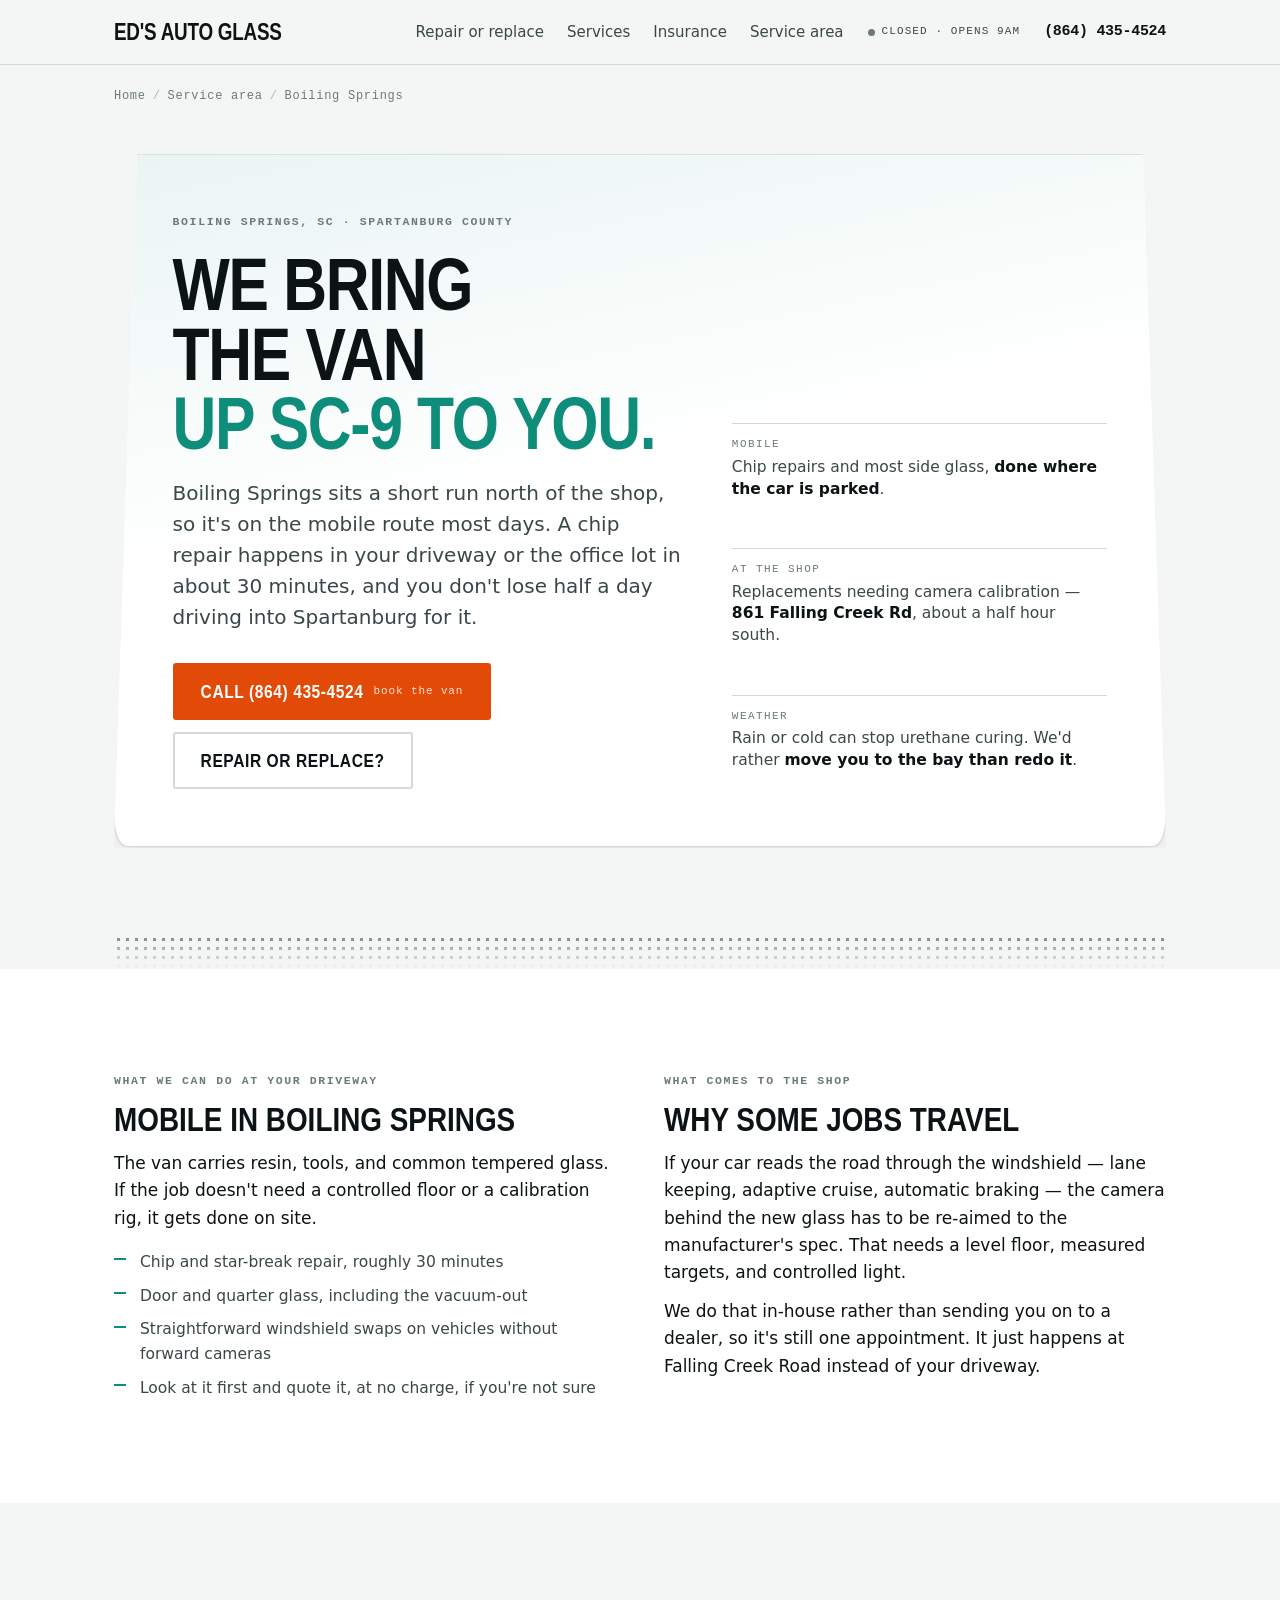
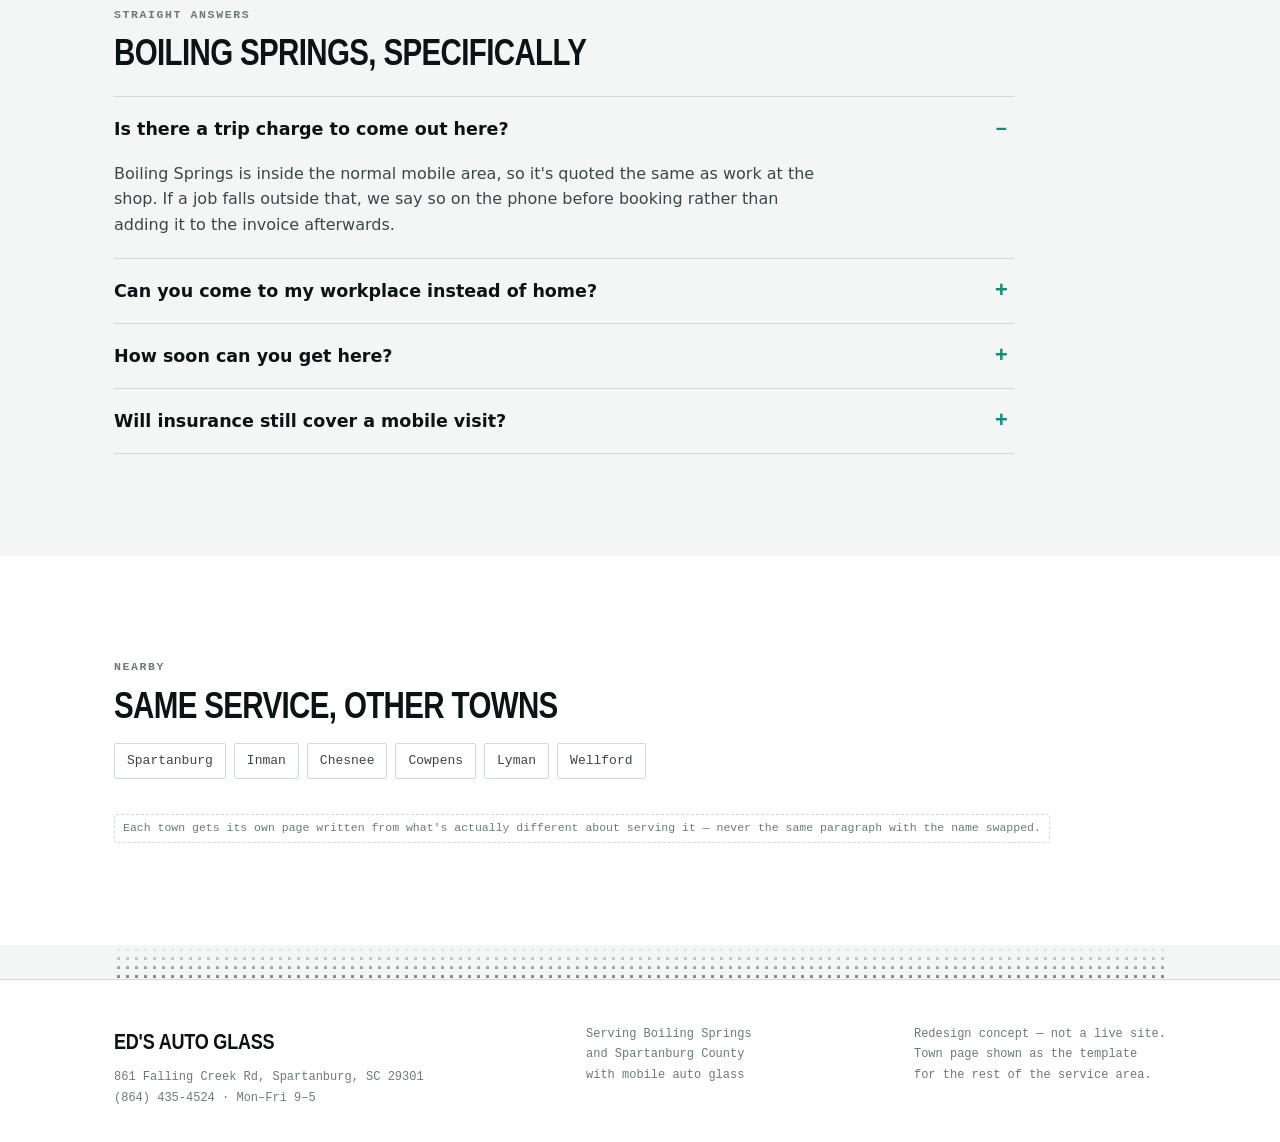
==== redesign/service-area/boiling-springs.html @ d56897b0 "Add Ed's Auto Glass home page redesign concept Static concept for edsautoglassrepair.com, built arou" ====
<!doctype html>
<html lang="en">
<head>
<meta charset="utf-8">
<meta name="viewport" content="width=device-width, initial-scale=1">
<title>Windshield Repair in Boiling Springs, SC — Mobile Service | Ed's Auto Glass</title>
<meta name="description" content="Mobile windshield repair and replacement in Boiling Springs, SC. Chip repair in about 30 minutes at your driveway or office, ADAS calibration at the Spartanburg shop. Call (864) 435-4524.">
<link rel="canonical" href="https://www.edsautoglassrepair.com/service-area/boiling-springs">
<meta name="theme-color" content="#0E8E7A" media="(prefers-color-scheme: light)">
<meta name="theme-color" content="#0A1012" media="(prefers-color-scheme: dark)">

<meta property="og:type" content="website">
<meta property="og:site_name" content="Ed's Auto Glass">
<meta property="og:title" content="Windshield Repair in Boiling Springs, SC — Mobile Service">
<meta property="og:description" content="We bring the van to Boiling Springs. Chip repair in about 30 minutes; replacements and camera calibration at the Spartanburg shop.">
<meta property="og:url" content="https://www.edsautoglassrepair.com/service-area/boiling-springs">

<link rel="stylesheet" href="../assets/styles.css">

<script type="application/ld+json">
{
  "@context": "https://schema.org",
  "@type": "Service",
  "serviceType": "Mobile windshield repair and replacement",
  "provider": {
    "@type": "AutoRepair",
    "@id": "https://www.edsautoglassrepair.com/#shop",
    "name": "Ed's Auto Glass",
    "telephone": "+1-864-435-4524",
    "address": {
      "@type": "PostalAddress",
      "streetAddress": "861 Falling Creek Rd",
      "addressLocality": "Spartanburg",
      "addressRegion": "SC",
      "postalCode": "29301",
      "addressCountry": "US"
    }
  },
  "areaServed": {
    "@type": "City",
    "name": "Boiling Springs",
    "containedInPlace": {"@type":"AdministrativeArea","name":"Spartanburg County, South Carolina"}
  }
}
</script>

<script type="application/ld+json">
{
  "@context": "https://schema.org",
  "@type": "BreadcrumbList",
  "itemListElement": [
    {"@type":"ListItem","position":1,"name":"Home","item":"https://www.edsautoglassrepair.com/"},
    {"@type":"ListItem","position":2,"name":"Service area","item":"https://www.edsautoglassrepair.com/service-area"},
    {"@type":"ListItem","position":3,"name":"Boiling Springs"}
  ]
}
</script>
</head>
<body>

<a class="skip" href="#main">Skip to content</a>

<header class="topbar">
  <div class="wrap topbar__in">
    <a class="mark" href="../index.html">
      <span class="mark__name">Ed's Auto Glass</span>
      <span class="mark__loc">Spartanburg, SC</span>
    </a>
    <nav class="nav" aria-label="Main">
      <a href="../index.html#check">Repair or replace</a>
      <a href="../index.html#services">Services</a>
      <a href="../index.html#insurance">Insurance</a>
      <a href="../index.html#area">Service area</a>
    </nav>
    <span class="status" id="status" data-open="no"><span class="status__dot"></span><span id="statusText">Mon–Fri 9–5</span></span>
    <a class="topphone" href="tel:+18644354524">(864)&nbsp;435-4524</a>
  </div>
</header>

<main id="main">

  <div class="wrap">
    <nav class="crumb" aria-label="Breadcrumb">
      <a href="../index.html">Home</a><span>/</span><a href="../index.html#area">Service area</a><span>/</span>Boiling Springs
    </nav>
  </div>

  <section class="hero">
    <div class="wrap">
      <div class="glass">
        <div class="glass__frit"></div>
        <div class="hero__grid">
          <div>
            <p class="label">Boiling Springs, SC · Spartanburg County</p>
            <h1 class="h-display t-xxl" style="margin-top:18px">We bring the van<br><em>up SC-9 to you.</em></h1>
            <p class="lede" style="margin-top:20px">Boiling Springs sits a short run north of the shop, so it's on the mobile route most days. A chip repair happens in your driveway or the office lot in about 30 minutes, and you don't lose half a day driving into Spartanburg for it.</p>
            <div class="hero__cta">
              <a class="btn btn--call" href="tel:+18644354524">Call (864) 435-4524 <span class="sub">book the van</span></a>
              <a class="btn btn--ghost" href="../index.html#check">Repair or replace?</a>
            </div>
          </div>
          <div class="hero__aside">
            <dl class="spec"><dt>Mobile</dt><dd>Chip repairs and most side glass, <b>done where the car is parked</b>.</dd></dl>
            <dl class="spec"><dt>At the shop</dt><dd>Replacements needing camera calibration — <b>861 Falling Creek Rd</b>, about a half hour south.</dd></dl>
            <dl class="spec"><dt>Weather</dt><dd>Rain or cold can stop urethane curing. We'd rather <b>move you to the bay than redo it</b>.</dd></dl>
          </div>
        </div>
      </div>
    </div>
  </section>

  <div class="wrap"><div class="frit"></div></div>

  <section class="section section--panel">
    <div class="wrap two">
      <div class="block">
        <p class="label">What we can do at your driveway</p>
        <h3>Mobile in Boiling Springs</h3>
        <p>The van carries resin, tools, and common tempered glass. If the job doesn't need a controlled floor or a calibration rig, it gets done on site.</p>
        <ul class="ticks">
          <li>Chip and star-break repair, roughly 30 minutes</li>
          <li>Door and quarter glass, including the vacuum-out</li>
          <li>Straightforward windshield swaps on vehicles without forward cameras</li>
          <li>Look at it first and quote it, at no charge, if you're not sure</li>
        </ul>
      </div>
      <div class="block">
        <p class="label">What comes to the shop</p>
        <h3>Why some jobs travel</h3>
        <p>If your car reads the road through the windshield — lane keeping, adaptive cruise, automatic braking — the camera behind the new glass has to be re-aimed to the manufacturer's spec. That needs a level floor, measured targets, and controlled light.</p>
        <p>We do that in-house rather than sending you on to a dealer, so it's still one appointment. It just happens at Falling Creek Road instead of your driveway.</p>
      </div>
    </div>
  </section>

  <section class="section">
    <div class="wrap">
      <p class="label">Straight answers</p>
      <h2 class="h-display t-lg" style="margin:12px 0 0">Boiling Springs, specifically</h2>
      <div class="faq" style="max-width:900px">
        <details open><summary>Is there a trip charge to come out here?</summary><p>Boiling Springs is inside the normal mobile area, so it's quoted the same as work at the shop. If a job falls outside that, we say so on the phone before booking rather than adding it to the invoice afterwards.</p></details>
        <details><summary>Can you come to my workplace instead of home?</summary><p>Yes — office lots and job sites are the usual case. We need the car parked somewhere reasonably level with room to open a door fully, and permission from whoever owns the lot.</p></details>
        <details><summary>How soon can you get here?</summary><p>Depends on the day's route and whether your glass is in stock. Call and we'll tell you the honest next opening instead of booking you into one that slips.</p></details>
        <details><summary>Will insurance still cover a mobile visit?</summary><p>Yes. Coverage follows the work, not the location. Give us your policy or claim number and we bill the carrier directly either way.</p></details>
      </div>
    </div>
  </section>

  <section class="section section--panel">
    <div class="wrap">
      <p class="label">Nearby</p>
      <h2 class="h-display t-lg" style="margin:12px 0 0">Same service, other towns</h2>
      <ul class="areas">
        <li><a href="../index.html#area">Spartanburg</a></li>
        <li><span>Inman</span></li>
        <li><span>Chesnee</span></li>
        <li><span>Cowpens</span></li>
        <li><span>Lyman</span></li>
        <li><span>Wellford</span></li>
      </ul>
      <p class="note" style="margin-top:18px">Each town gets its own page written from what's actually different about serving it — never the same paragraph with the name swapped.</p>
    </div>
  </section>

</main>

<div class="wrap"><div class="frit frit--up"></div></div>

<footer class="foot">
  <div class="wrap foot__in">
    <div>
      <span class="foot__mark">Ed's Auto Glass</span>
      <p class="foot__legal" style="margin-top:8px">
        861 Falling Creek Rd, Spartanburg, SC 29301<br>
        <a href="tel:+18644354524" style="text-decoration:none">(864) 435-4524</a> · Mon–Fri 9–5
      </p>
    </div>
    <p class="foot__legal">Serving Boiling Springs<br>and Spartanburg County<br>with mobile auto glass</p>
    <p class="foot__legal">Redesign concept — not a live site.<br>Town page shown as the template<br>for the rest of the service area.</p>
  </div>
</footer>

<nav class="callbar" aria-label="Quick contact">
  <a class="primary" href="tel:+18644354524">Call now<small>(864) 435-4524</small></a>
  <a href="../index.html#check">Repair or replace?<small>60-second check</small></a>
</nav>

<script src="../assets/app.js"></script>
</body>
</html>
---- redesign/assets/styles.css ----
/* ============================================================
   Ed's Auto Glass — redesign concept
   Design tokens. Palette is drawn from the material itself:
   --edge  is the green tint on the cut edge of laminated glass
   --frit  is the black ceramic dot band printed around every windshield
   --signal is roadside safety orange, used only on the call button
   ============================================================ */
:root{
  --ground:#F4F6F5;
  --panel:#FFFFFF;
  --panel-2:#E9EDEC;
  --ink:#0C1315;
  --ink-2:#3A4749;
  --ink-3:#6B7A7B;
  --rule:#D2DAD8;
  --edge:#0E8E7A;
  --edge-soft:#D9F0EA;
  --signal:#E24A08;
  --frit:#0C1315;
  --shadow:0 1px 2px rgba(12,19,21,.06), 0 12px 32px -18px rgba(12,19,21,.35);
}
@media (prefers-color-scheme: dark){
  :root{
    --ground:#0A1012;
    --panel:#101819;
    --panel-2:#16211F;
    --ink:#EDF3F1;
    --ink-2:#AEBDBA;
    --ink-3:#7C8C8B;
    --rule:#222F2F;
    --edge:#17B39A;
    --edge-soft:#0F2A28;
    --signal:#FF6A2B;
    --frit:#05090A;
    --shadow:0 1px 2px rgba(0,0,0,.5), 0 20px 44px -24px rgba(0,0,0,.9);
  }
}
:root[data-theme="light"]{
  --ground:#F4F6F5; --panel:#FFFFFF; --panel-2:#E9EDEC;
  --ink:#0C1315; --ink-2:#3A4749; --ink-3:#6B7A7B; --rule:#D2DAD8;
  --edge:#0E8E7A; --edge-soft:#D9F0EA; --signal:#E24A08; --frit:#0C1315;
  --shadow:0 1px 2px rgba(12,19,21,.06), 0 12px 32px -18px rgba(12,19,21,.35);
}
:root[data-theme="dark"]{
  --ground:#0A1012; --panel:#101819; --panel-2:#16211F;
  --ink:#EDF3F1; --ink-2:#AEBDBA; --ink-3:#7C8C8B; --rule:#222F2F;
  --edge:#17B39A; --edge-soft:#0F2A28; --signal:#FF6A2B; --frit:#05090A;
  --shadow:0 1px 2px rgba(0,0,0,.5), 0 20px 44px -24px rgba(0,0,0,.9);
}

:root{
  --display:"Arial Narrow","Helvetica Neue Condensed",'Roboto Condensed',"Liberation Sans Narrow",Impact,system-ui,sans-serif;
  --body:system-ui,-apple-system,"Segoe UI",Roboto,"Helvetica Neue",Arial,sans-serif;
  --data:ui-monospace,"SF Mono",SFMono-Regular,Menlo,Consolas,"Liberation Mono",monospace;
  --wrap:1180px;
  --pad:clamp(20px,5vw,64px);
}

*,*::before,*::after{box-sizing:border-box}
html{-webkit-text-size-adjust:100%}
body{
  margin:0; background:var(--ground); color:var(--ink);
  font-family:var(--body); font-size:17px; line-height:1.6;
  -webkit-font-smoothing:antialiased;
}
img{max-width:100%;display:block}
a{color:inherit}
:focus-visible{outline:3px solid var(--edge); outline-offset:3px; border-radius:2px}

.skip{
  position:absolute; left:-9999px; top:0; z-index:200;
  background:var(--panel); color:var(--ink); padding:12px 18px;
  border:2px solid var(--edge); border-radius:0 0 4px 0;
}
.skip:focus{left:0}

/* ============================================================
   PRIMITIVES
   ============================================================ */
.wrap{max-width:var(--wrap); margin-inline:auto; padding-inline:var(--pad)}

.h-display{
  font-family:var(--display); font-weight:700;
  font-stretch:condensed; text-transform:uppercase; letter-spacing:-.018em;
  line-height:.94; text-wrap:balance; margin:0;
}
.t-xxl{font-size:clamp(40px,6.4vw,74px)}
.t-xl{font-size:clamp(30px,4.2vw,52px)}
.t-lg{font-size:clamp(25px,3vw,36px)}

.label{
  font-family:var(--data); font-size:11.5px; font-weight:600;
  letter-spacing:.14em; text-transform:uppercase; color:var(--ink-3);
  margin:0;
}
.lede{font-size:clamp(17px,1.6vw,20px); line-height:1.55; color:var(--ink-2); max-width:60ch; margin:0}
p{margin:0}

/* Frit — the ceramic dot-matrix band printed around real windshield glass.
   Dot size falls off across the band, same as the real thing. */
.frit{
  height:34px; width:100%;
  background-image:radial-gradient(circle at center, var(--frit) 1.5px, transparent 1.9px);
  background-size:9px 9px;
  -webkit-mask-image:linear-gradient(to bottom, #000 0%, rgba(0,0,0,.55) 45%, transparent 100%);
  mask-image:linear-gradient(to bottom, #000 0%, rgba(0,0,0,.55) 45%, transparent 100%);
  opacity:.5;
}
.frit--up{
  -webkit-mask-image:linear-gradient(to top, #000 0%, rgba(0,0,0,.55) 45%, transparent 100%);
  mask-image:linear-gradient(to top, #000 0%, rgba(0,0,0,.55) 45%, transparent 100%);
}

.btn{
  display:inline-flex; align-items:center; gap:10px;
  font-family:var(--display); text-transform:uppercase; letter-spacing:.03em;
  font-size:19px; font-weight:700; line-height:1;
  padding:17px 26px; border-radius:3px; border:2px solid transparent;
  text-decoration:none; cursor:pointer; transition:transform .12s ease, background .12s ease;
}
.btn:active{transform:translateY(1px)}
.btn--call{background:var(--signal); color:#fff}
.btn--call:hover{background:color-mix(in srgb, var(--signal) 88%, #000)}
.btn--ghost{border-color:var(--rule); color:var(--ink); background:transparent}
.btn--ghost:hover{border-color:var(--edge); color:var(--edge)}
.btn .sub{
  font-family:var(--data); font-size:11px; letter-spacing:.08em;
  font-weight:500; opacity:.85; text-transform:none; white-space:nowrap;
}
@media (max-width:420px){
  .btn{font-size:17px; padding:15px 18px; gap:8px}
  .btn .sub{display:none}
}

.section{padding-block:clamp(56px,8vw,104px)}
.section--panel{background:var(--panel)}

/* ============================================================
   HEADER
   ============================================================ */
.topbar{
  position:sticky; top:0; z-index:60;
  background:color-mix(in srgb, var(--ground) 88%, transparent);
  backdrop-filter:saturate(140%) blur(10px);
  border-bottom:1px solid var(--rule);
}
.topbar__in{display:flex; align-items:center; gap:clamp(12px,2vw,24px); min-height:64px}
.mark{display:flex; align-items:baseline; gap:9px; text-decoration:none; margin-right:auto; flex:0 0 auto}
.mark__name{
  font-family:var(--display); font-weight:700; font-stretch:condensed;
  text-transform:uppercase; font-size:clamp(19px,2.4vw,23px);
  letter-spacing:-.01em; white-space:nowrap;
}
.mark__loc{font-family:var(--data); font-size:10.5px; letter-spacing:.16em; text-transform:uppercase; color:var(--ink-3); white-space:nowrap}
.nav{display:flex; gap:clamp(14px,1.8vw,26px)}
.nav a{font-size:15px; text-decoration:none; color:var(--ink-2); white-space:nowrap}
.nav a:hover{color:var(--edge)}
.topphone{
  font-family:var(--data); font-weight:600; font-size:15px; text-decoration:none;
  white-space:nowrap; letter-spacing:-.02em;
}
.topphone:hover{color:var(--edge)}
@media (max-width:1080px){ .nav{display:none} }
@media (max-width:1320px){ .mark__loc{display:none} }

.status{
  display:inline-flex; align-items:center; gap:7px; white-space:nowrap;
  font-family:var(--data); font-size:11px; letter-spacing:.1em; text-transform:uppercase;
  color:var(--ink-2);
}
@media (max-width:520px){ .status{display:none} }
.status__dot{width:7px; height:7px; border-radius:50%; background:var(--ink-3)}
.status[data-open="yes"] .status__dot{background:var(--edge); box-shadow:0 0 0 3px color-mix(in srgb, var(--edge) 22%, transparent)}

/* ============================================================
   HERO — content sits inside a windshield-shaped glass panel
   ============================================================ */
.hero{position:relative; padding-block:clamp(28px,4vw,48px) clamp(48px,7vw,88px)}
.glass{
  position:relative; overflow:hidden;
  border-radius:14px / 26px;
  background:
    linear-gradient(168deg, color-mix(in srgb, var(--edge) 9%, var(--panel)) 0%, var(--panel) 46%),
    var(--panel);
  border:1px solid var(--rule);
  box-shadow:var(--shadow);
  padding:clamp(28px,4.5vw,60px);
  /* the trapezoid taper of a real windshield */
  clip-path:polygon(2.2% 0, 97.8% 0, 100% 100%, 0 100%);
}
.glass__frit{
  position:absolute; inset:0; pointer-events:none;
  background-image:radial-gradient(circle at center, var(--frit) 1.6px, transparent 2px);
  background-size:9px 9px;
  -webkit-mask-image:radial-gradient(120% 130% at 50% 46%, transparent 58%, #000 100%);
  mask-image:radial-gradient(120% 130% at 50% 46%, transparent 58%, #000 100%);
  opacity:.34;
}
#crack{
  position:absolute; inset:0; width:100%; height:100%; pointer-events:none;
  -webkit-mask-image:radial-gradient(58% 46% at 80% 26%, #000 12%, rgba(0,0,0,.35) 62%, transparent 100%);
  mask-image:radial-gradient(58% 46% at 80% 26%, #000 12%, rgba(0,0,0,.35) 62%, transparent 100%);
}
@media (max-width:880px){
  #crack{
    -webkit-mask-image:radial-gradient(52% 22% at 78% 13%, #000 10%, rgba(0,0,0,.3) 58%, transparent 100%);
    mask-image:radial-gradient(52% 22% at 78% 13%, #000 10%, rgba(0,0,0,.3) 58%, transparent 100%);
  }
}
.hero__grid{position:relative; display:grid; gap:clamp(26px,4vw,54px); grid-template-columns:minmax(0,1.15fr) minmax(0,.85fr); align-items:end}
@media (max-width:880px){ .hero__grid{grid-template-columns:1fr; align-items:start} }

.hero h1{margin-bottom:20px}
.hero h1 em{font-style:normal; color:var(--edge)}
.hero__cta{display:flex; flex-wrap:wrap; gap:12px; margin-top:30px}
.hero__aside{display:flex; flex-direction:column; gap:14px}

.spec{border-top:1px solid var(--rule); padding-top:12px}
.spec dt{font-family:var(--data); font-size:11px; letter-spacing:.13em; text-transform:uppercase; color:var(--ink-3); margin-bottom:3px}
.spec dd{margin:0; font-size:15.5px; color:var(--ink-2); line-height:1.4}
.spec dd b{color:var(--ink); font-weight:600}

/* breadcrumb, used on the town pages */
.crumb{
  font-family:var(--data); font-size:12px; letter-spacing:.06em;
  color:var(--ink-3); padding-top:22px;
}
.crumb a{color:var(--ink-3); text-decoration:none}
.crumb a:hover{color:var(--edge)}
.crumb span{margin-inline:7px; opacity:.5}

/* ============================================================
   DECISION TOOL
   ============================================================ */
.tool{
  display:grid; grid-template-columns:minmax(0,1fr) minmax(0,.92fr);
  gap:clamp(24px,4vw,56px); align-items:start;
}
@media (max-width:920px){ .tool{grid-template-columns:1fr} }
.qset{display:flex; flex-direction:column; gap:22px; margin-top:26px}
.q legend{font-size:16px; font-weight:600; padding:0; margin-bottom:9px; color:var(--ink)}
.q{border:0; padding:0; margin:0}
.opts{display:flex; flex-wrap:wrap; gap:8px}
.opt{position:relative}
.opt input{position:absolute; opacity:0; width:100%; height:100%; margin:0; cursor:pointer}
.opt span{
  display:block; padding:10px 15px; border:1.5px solid var(--rule); border-radius:3px;
  font-size:14.5px; color:var(--ink-2); background:var(--panel); transition:.12s ease;
}
.opt input:checked + span{border-color:var(--edge); color:var(--ink); background:var(--edge-soft); font-weight:600}
.opt input:focus-visible + span{outline:3px solid var(--edge); outline-offset:2px}

.verdict{
  background:var(--panel-2); border:1px solid var(--rule); border-radius:4px;
  padding:clamp(22px,3vw,32px); position:sticky; top:86px;
}
.verdict__flag{
  display:inline-block; font-family:var(--data); font-size:11px; letter-spacing:.14em;
  text-transform:uppercase; font-weight:600; padding:5px 10px; border-radius:2px;
  background:var(--edge); color:var(--panel);
}
.verdict[data-mode="replace"] .verdict__flag{background:var(--signal); color:#fff}
.verdict h3{font-family:var(--display); font-stretch:condensed; text-transform:uppercase; font-size:clamp(28px,3.4vw,40px); line-height:.98; margin:16px 0 12px}
.verdict p{color:var(--ink-2); font-size:16px}
.verdict__why{font-family:var(--data); font-size:12.5px; color:var(--ink-3); margin-top:14px; line-height:1.6}
.verdict .btn{margin-top:22px}

/* ============================================================
   CARDS / GRIDS
   ============================================================ */
.grid-4{display:grid; gap:1px; background:var(--rule); border:1px solid var(--rule); border-radius:4px; overflow:hidden; grid-template-columns:repeat(4,minmax(0,1fr))}
@media (max-width:1000px){ .grid-4{grid-template-columns:repeat(2,minmax(0,1fr))} }
@media (max-width:600px){ .grid-4{grid-template-columns:1fr} }
.card{background:var(--panel); padding:26px 24px 30px; display:flex; flex-direction:column; gap:10px}
.card h3{font-family:var(--display); font-stretch:condensed; text-transform:uppercase; font-size:24px; margin:0; line-height:1}
.card p{font-size:15px; color:var(--ink-2)}
.card .meta{margin-top:auto; padding-top:16px; font-family:var(--data); font-size:12px; color:var(--ink-3); letter-spacing:.04em; border-top:1px solid var(--rule)}

.steps{display:grid; grid-template-columns:repeat(5,minmax(0,1fr)); gap:26px; margin-top:38px}
@media (max-width:980px){ .steps{grid-template-columns:repeat(2,minmax(0,1fr))} }
@media (max-width:560px){ .steps{grid-template-columns:1fr} }
.step{border-top:2px solid var(--ink); padding-top:14px}
.step__n{font-family:var(--data); font-size:12px; letter-spacing:.14em; color:var(--edge); font-weight:600}
.step h4{font-family:var(--display); font-stretch:condensed; text-transform:uppercase; font-size:20px; margin:8px 0 6px; line-height:1.02}
.step p{font-size:14.5px; color:var(--ink-2)}

.two{display:grid; grid-template-columns:repeat(2,minmax(0,1fr)); gap:clamp(24px,4vw,48px)}
@media (max-width:860px){ .two{grid-template-columns:1fr} }
.block h3{font-family:var(--display); font-stretch:condensed; text-transform:uppercase; font-size:clamp(26px,3vw,34px); margin:12px 0 14px; line-height:1}
.block p + p{margin-top:12px}
.ticks{list-style:none; padding:0; margin:18px 0 0; display:flex; flex-direction:column; gap:9px}
.ticks li{position:relative; padding-left:26px; font-size:15.5px; color:var(--ink-2)}
.ticks li::before{content:""; position:absolute; left:0; top:.55em; width:12px; height:2px; background:var(--edge)}

/* reviews */
.quotes{display:grid; grid-template-columns:repeat(3,minmax(0,1fr)); gap:clamp(18px,2.4vw,30px); margin-top:34px}
@media (max-width:900px){ .quotes{grid-template-columns:1fr} }
.quote{border-left:2px solid var(--edge); padding:2px 0 2px 20px}
.quote blockquote{margin:0; font-size:16.5px; line-height:1.55}
.quote footer{margin-top:12px; font-family:var(--data); font-size:12px; color:var(--ink-3); letter-spacing:.05em}

/* area + contact */
.areas{display:flex; flex-wrap:wrap; gap:8px; margin-top:20px; padding:0; list-style:none}
.areas li{font-family:var(--data); font-size:13px; border:1px solid var(--rule); border-radius:2px; color:var(--ink-2)}
.areas li a, .areas li span{display:block; padding:7px 12px; text-decoration:none; color:inherit}
.areas li a:hover{color:var(--edge); border-color:var(--edge)}
.hours{width:100%; border-collapse:collapse; font-family:var(--data); font-size:14px; font-variant-numeric:tabular-nums; margin-top:16px}
.hours th{text-align:left; font-weight:500; color:var(--ink-3); padding:7px 0; border-bottom:1px solid var(--rule); font-size:13px}
.hours td{padding:7px 0; border-bottom:1px solid var(--rule); text-align:right; color:var(--ink)}
.hours tr[data-today] th, .hours tr[data-today] td{color:var(--edge); font-weight:600}

/* faq */
.faq{margin-top:26px; border-top:1px solid var(--rule)}
.faq details{border-bottom:1px solid var(--rule)}
.faq summary{
  cursor:pointer; padding:18px 40px 18px 0; position:relative; list-style:none;
  font-size:17.5px; font-weight:600;
}
.faq summary::-webkit-details-marker{display:none}
.faq summary::after{content:"+"; position:absolute; right:6px; top:15px; font-family:var(--data); font-size:22px; color:var(--edge)}
.faq details[open] summary::after{content:"–"}
.faq p{padding:0 0 20px; color:var(--ink-2); max-width:70ch; font-size:16px}

/* footer + sticky mobile bar */
.foot{background:var(--panel); border-top:1px solid var(--rule); padding-block:44px 34px}
.foot__in{display:flex; flex-wrap:wrap; gap:24px; align-items:flex-start; justify-content:space-between}
.foot__legal{font-family:var(--data); font-size:12px; color:var(--ink-3); line-height:1.7}
.foot__mark{font-family:var(--display); font-stretch:condensed; font-weight:700; text-transform:uppercase; font-size:22px; letter-spacing:-.01em}

.callbar{
  position:fixed; left:0; right:0; bottom:0; z-index:70; display:none;
  grid-template-columns:1fr 1fr; gap:1px; background:var(--rule);
  border-top:1px solid var(--rule); box-shadow:0 -8px 24px -18px rgba(0,0,0,.7);
}
.callbar a{
  display:flex; flex-direction:column; align-items:center; justify-content:center; gap:2px;
  padding:11px 8px 15px; text-decoration:none; background:var(--panel);
  font-family:var(--display); font-stretch:condensed; text-transform:uppercase;
  font-size:16px; letter-spacing:.01em; line-height:1.05; white-space:nowrap; text-align:center;
}
.callbar a small{font-family:var(--data); font-size:10.5px; letter-spacing:.06em; color:var(--ink-3); text-transform:none}
.callbar a.primary{background:var(--signal); color:#fff}
.callbar a.primary small{color:rgba(255,255,255,.82)}
@media (max-width:760px){ .callbar{display:grid} body{padding-bottom:72px} }

/* marks a placeholder that needs real data before launch */
.note{
  font-family:var(--data); font-size:11.5px; color:var(--ink-3);
  border:1px dashed var(--rule); border-radius:2px; padding:4px 8px; display:inline-block;
}

@media (prefers-reduced-motion: reduce){
  *{animation:none !important; transition:none !important}
}
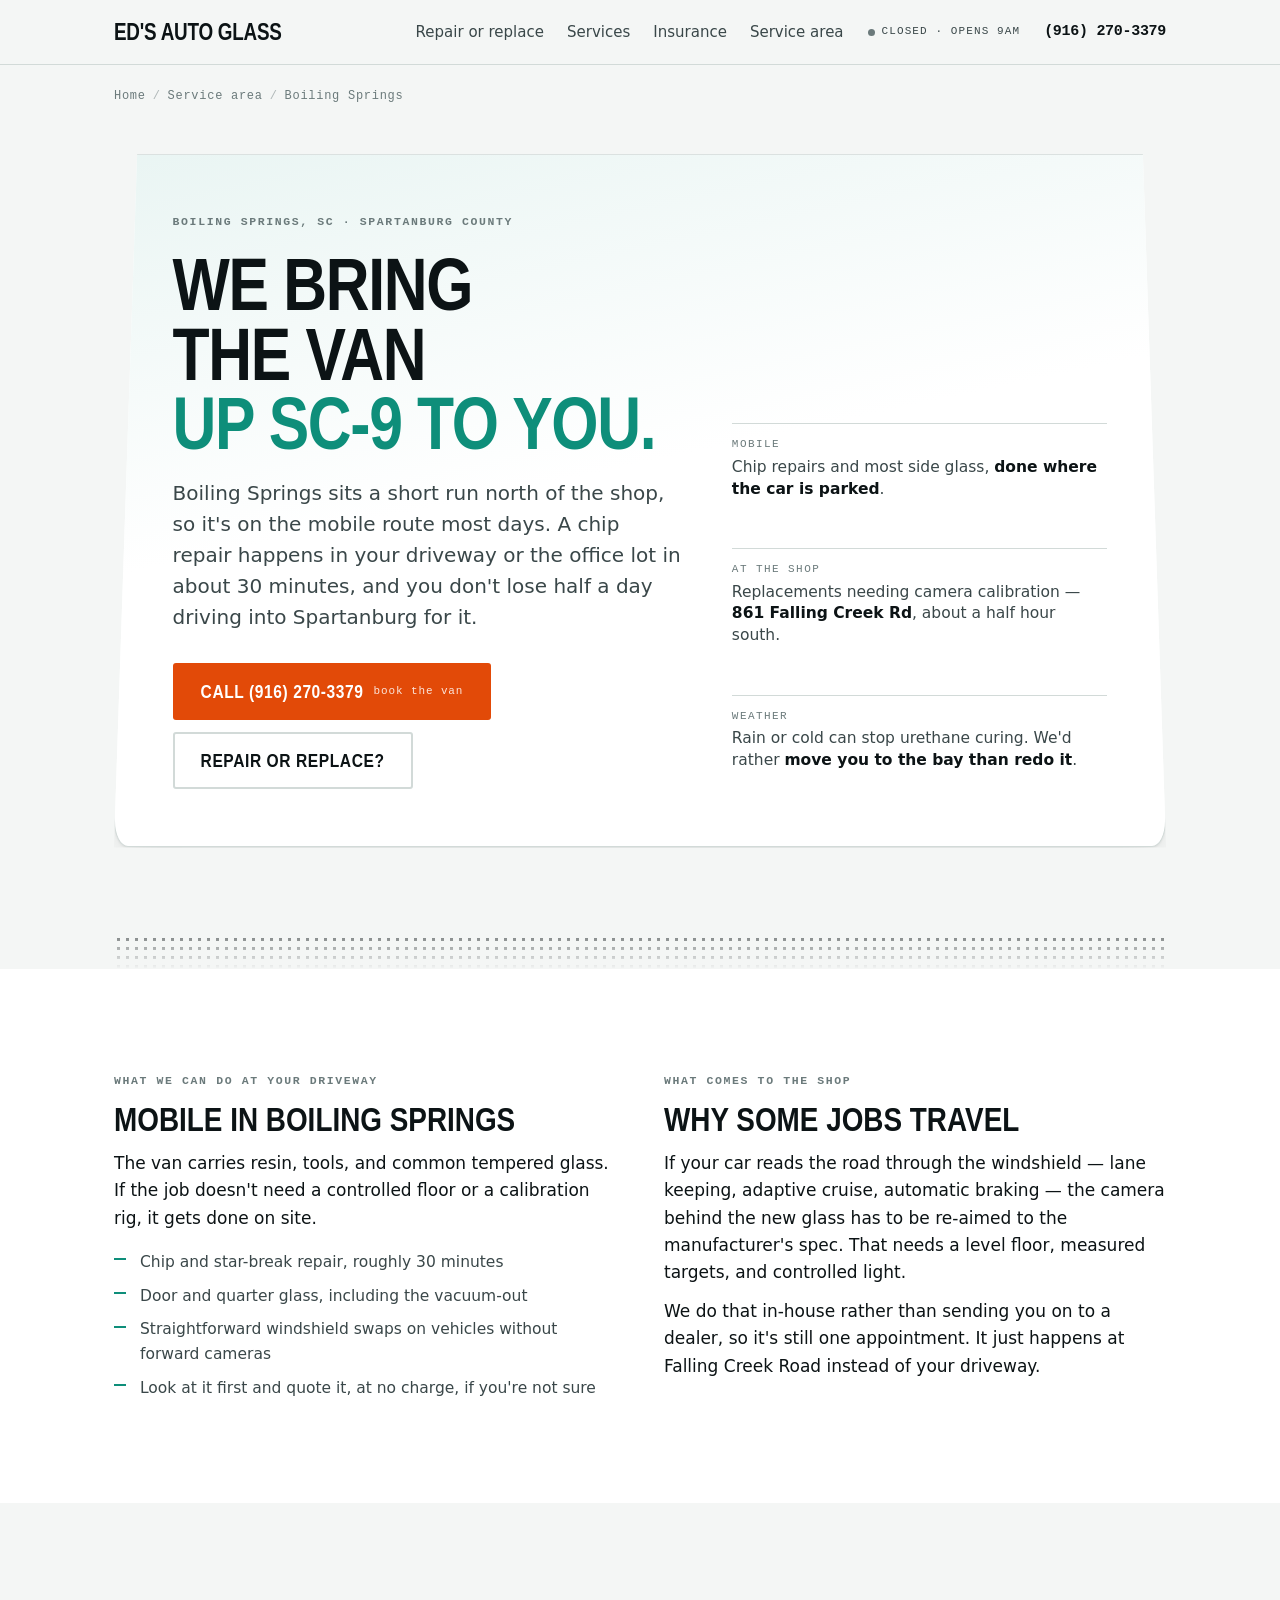
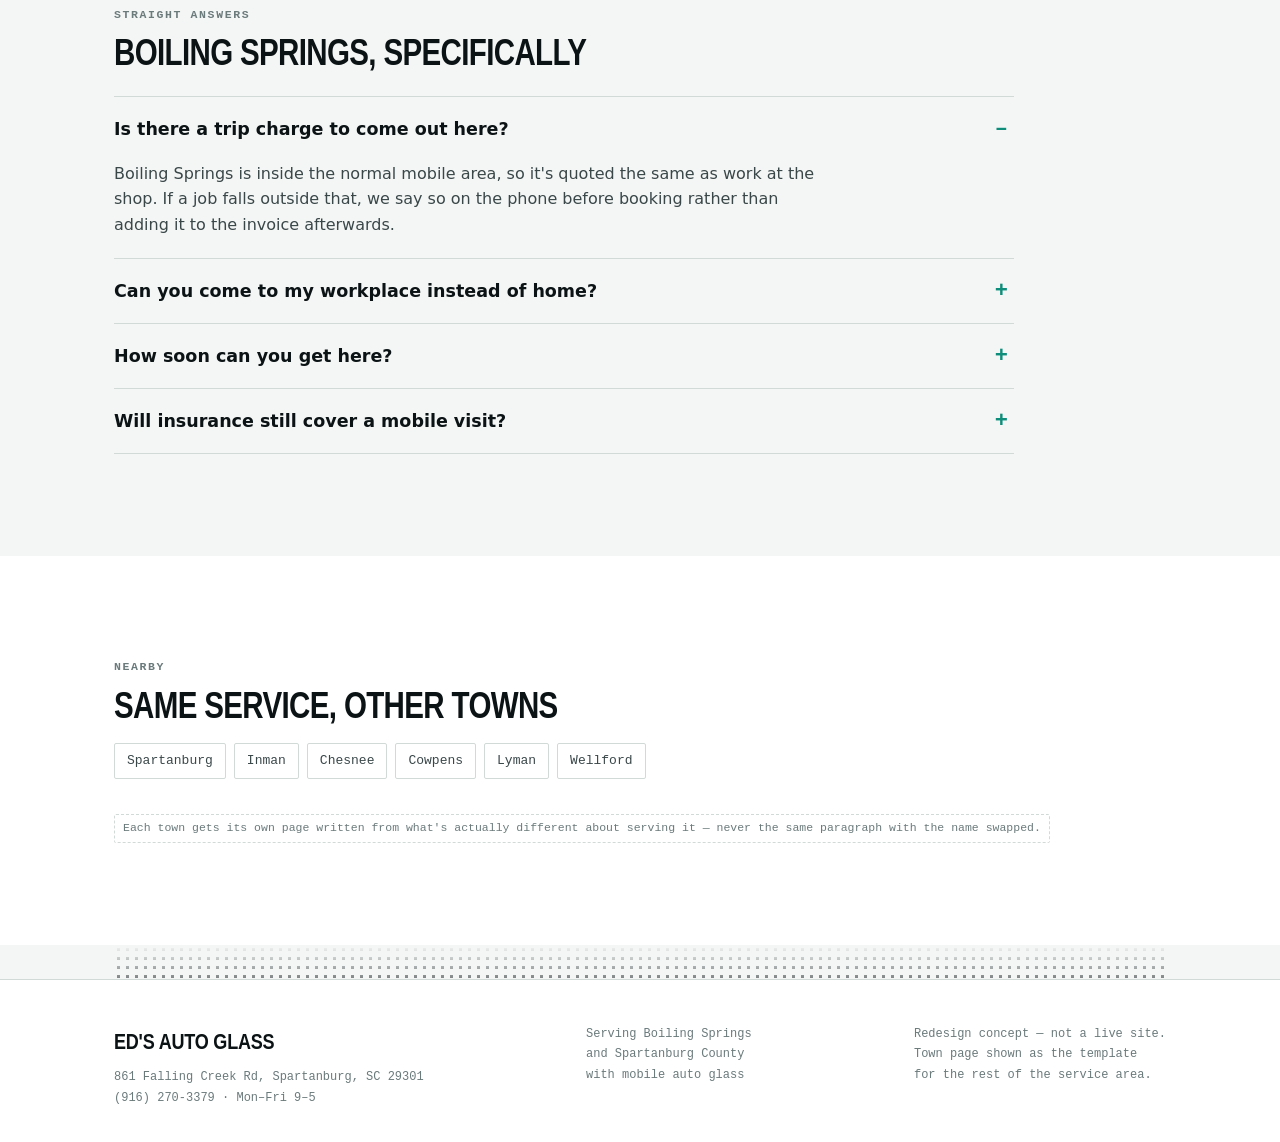
==== commit 26fb33c3: "Update phone number to (916) 270-3379 Replaces the number across both pages in every format it appea" ====
--- a/redesign/service-area/boiling-springs.html
+++ b/redesign/service-area/boiling-springs.html
@@ -4,7 +4,7 @@
 <meta charset="utf-8">
 <meta name="viewport" content="width=device-width, initial-scale=1">
 <title>Windshield Repair in Boiling Springs, SC — Mobile Service | Ed's Auto Glass</title>
-<meta name="description" content="Mobile windshield repair and replacement in Boiling Springs, SC. Chip repair in about 30 minutes at your driveway or office, ADAS calibration at the Spartanburg shop. Call (864) 435-4524.">
+<meta name="description" content="Mobile windshield repair and replacement in Boiling Springs, SC. Chip repair in about 30 minutes at your driveway or office, ADAS calibration at the Spartanburg shop. Call (916) 270-3379.">
 <link rel="canonical" href="https://www.edsautoglassrepair.com/service-area/boiling-springs">
 <meta name="theme-color" content="#0E8E7A" media="(prefers-color-scheme: light)">
 <meta name="theme-color" content="#0A1012" media="(prefers-color-scheme: dark)">
@@ -26,7 +26,7 @@
     "@type": "AutoRepair",
     "@id": "https://www.edsautoglassrepair.com/#shop",
     "name": "Ed's Auto Glass",
-    "telephone": "+1-864-435-4524",
+    "telephone": "+1-916-270-3379",
     "address": {
       "@type": "PostalAddress",
       "streetAddress": "861 Falling Creek Rd",
@@ -73,7 +73,7 @@
       <a href="../index.html#area">Service area</a>
     </nav>
     <span class="status" id="status" data-open="no"><span class="status__dot"></span><span id="statusText">Mon–Fri 9–5</span></span>
-    <a class="topphone" href="tel:+18644354524">(864)&nbsp;435-4524</a>
+    <a class="topphone" href="tel:+19162703379">(916)&nbsp;270-3379</a>
   </div>
 </header>
 
@@ -95,7 +95,7 @@
             <h1 class="h-display t-xxl" style="margin-top:18px">We bring the van<br><em>up SC-9 to you.</em></h1>
             <p class="lede" style="margin-top:20px">Boiling Springs sits a short run north of the shop, so it's on the mobile route most days. A chip repair happens in your driveway or the office lot in about 30 minutes, and you don't lose half a day driving into Spartanburg for it.</p>
             <div class="hero__cta">
-              <a class="btn btn--call" href="tel:+18644354524">Call (864) 435-4524 <span class="sub">book the van</span></a>
+              <a class="btn btn--call" href="tel:+19162703379">Call (916) 270-3379 <span class="sub">book the van</span></a>
               <a class="btn btn--ghost" href="../index.html#check">Repair or replace?</a>
             </div>
           </div>
@@ -172,7 +172,7 @@
       <span class="foot__mark">Ed's Auto Glass</span>
       <p class="foot__legal" style="margin-top:8px">
         861 Falling Creek Rd, Spartanburg, SC 29301<br>
-        <a href="tel:+18644354524" style="text-decoration:none">(864) 435-4524</a> · Mon–Fri 9–5
+        <a href="tel:+19162703379" style="text-decoration:none">(916) 270-3379</a> · Mon–Fri 9–5
       </p>
     </div>
     <p class="foot__legal">Serving Boiling Springs<br>and Spartanburg County<br>with mobile auto glass</p>
@@ -181,7 +181,7 @@
 </footer>
 
 <nav class="callbar" aria-label="Quick contact">
-  <a class="primary" href="tel:+18644354524">Call now<small>(864) 435-4524</small></a>
+  <a class="primary" href="tel:+19162703379">Call now<small>(916) 270-3379</small></a>
   <a href="../index.html#check">Repair or replace?<small>60-second check</small></a>
 </nav>
 
